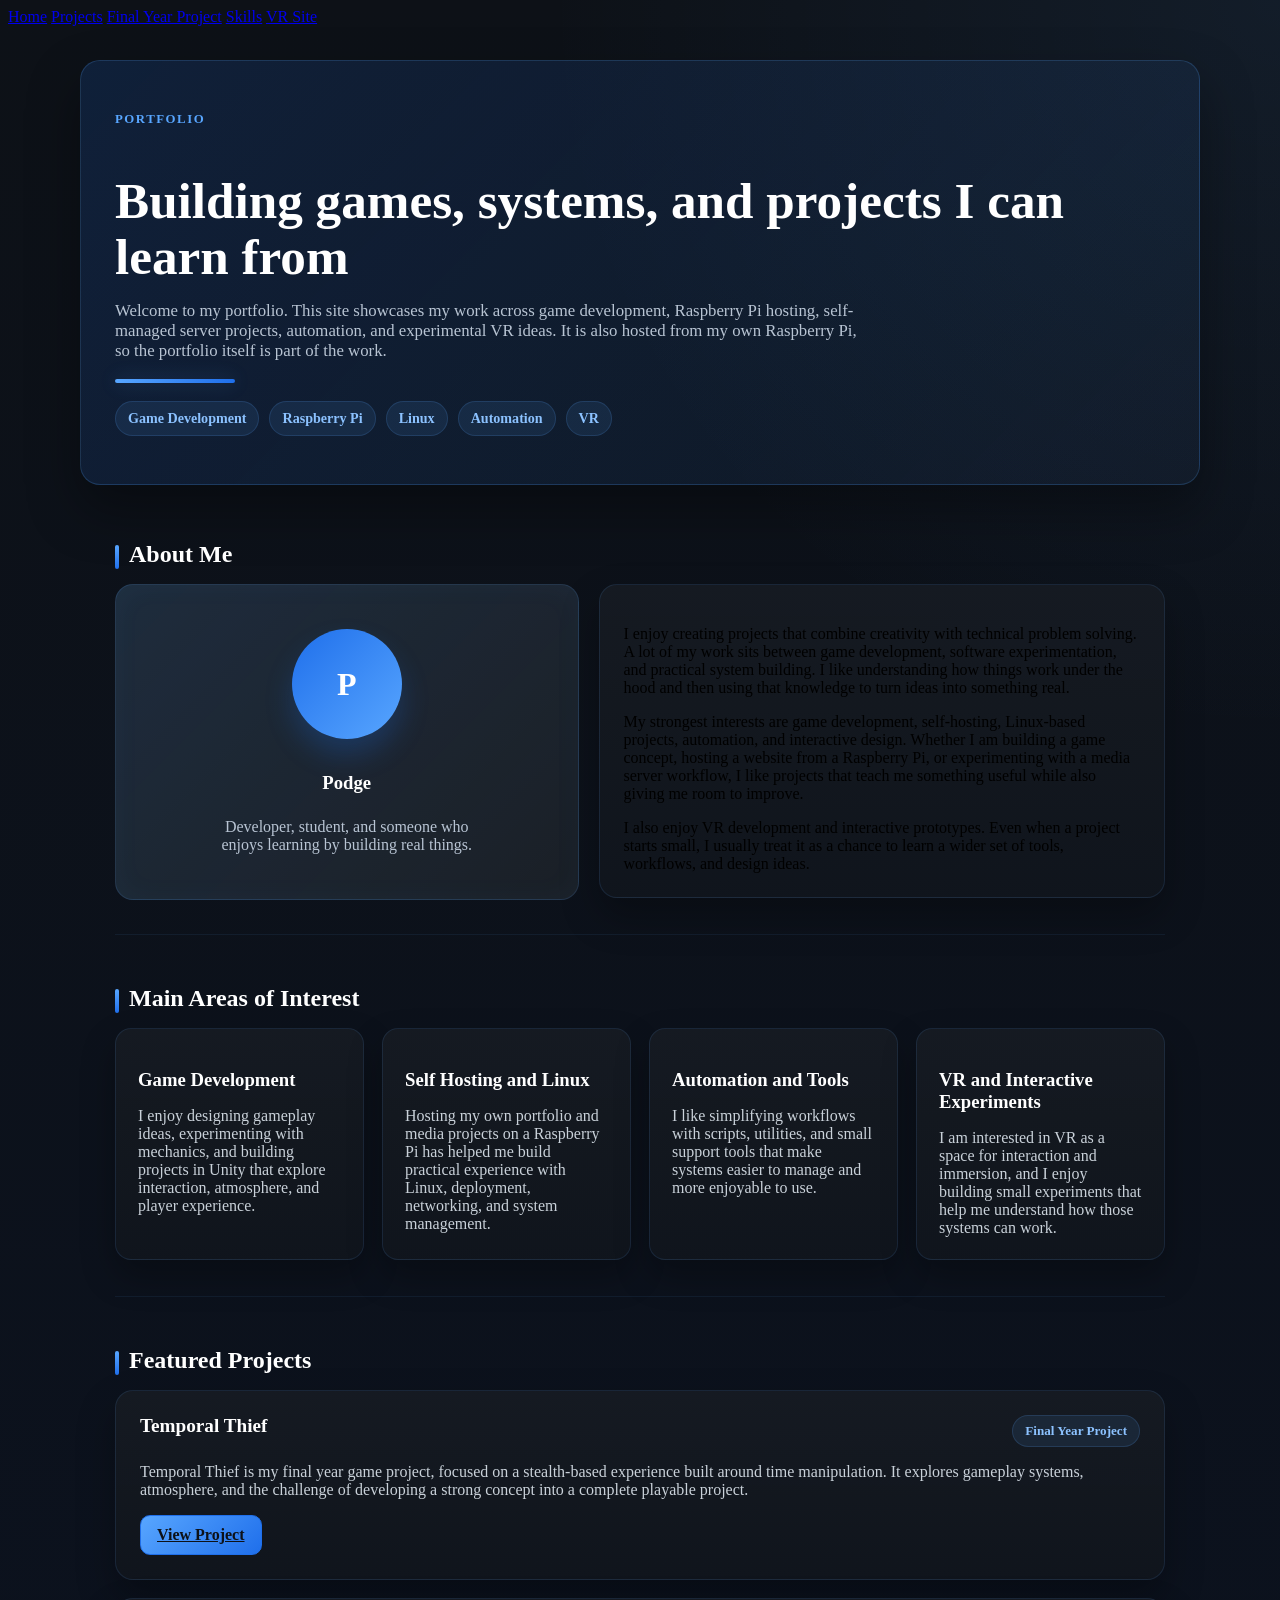
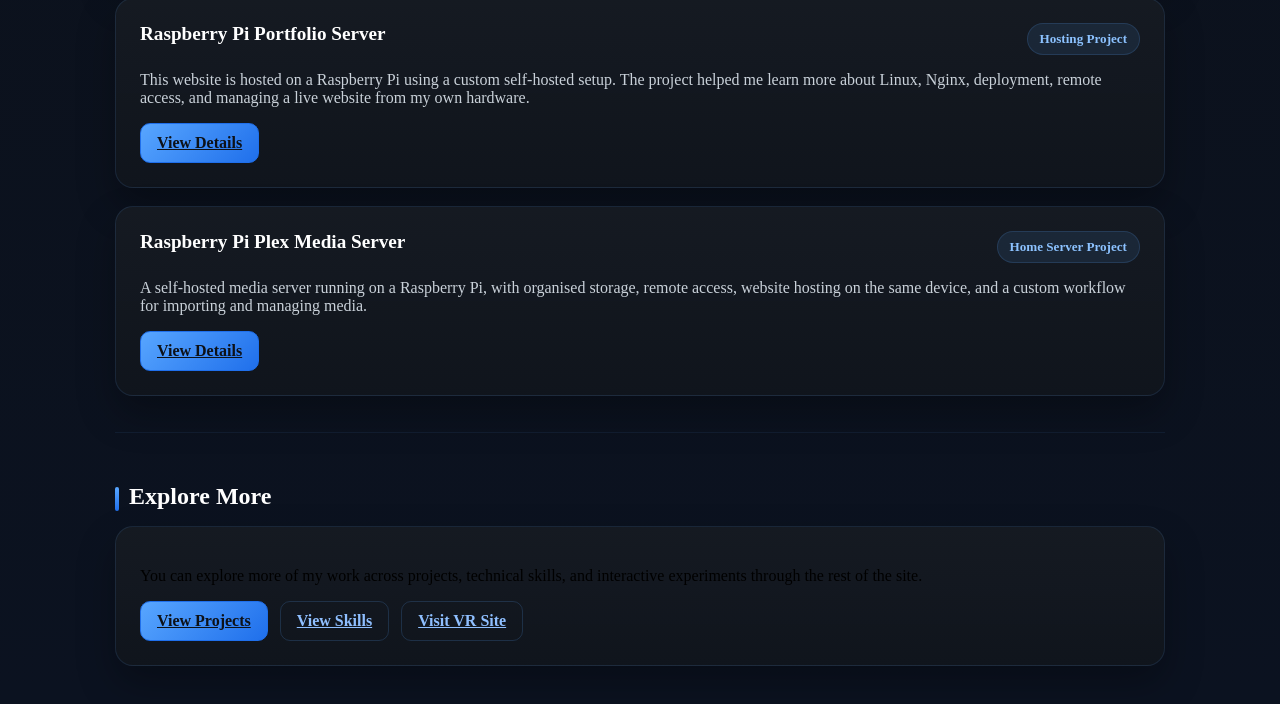
==== index.html @ 4d3c2db5 "Added html files" ====
<!DOCTYPE html>
<html lang="en">
<head>
  <meta charset="UTF-8">
  <meta name="viewport" content="width=device-width, initial-scale=1.0">
  <title>My Portfolio</title>
  <link rel="stylesheet" href="css/style.css">

  <style>
    .home-page {
      background:
        radial-gradient(circle at top right, rgba(88, 166, 255, 0.08), transparent 28%),
        linear-gradient(180deg, #0d1117 0%, #0b1220 100%);
    }

    .home-hero {
      width: min(1050px, 92%);
      margin: 34px auto 12px;
      padding: 48px 34px;
      background: linear-gradient(135deg, rgba(31, 111, 235, 0.16), rgba(88, 166, 255, 0.05));
      border: 1px solid rgba(88, 166, 255, 0.2);
      border-radius: 20px;
      box-shadow: 0 24px 52px rgba(0, 0, 0, 0.35);
    }

    .home-kicker {
      display: inline-block;
      font-size: 0.8rem;
      text-transform: uppercase;
      letter-spacing: 0.12em;
      font-weight: 700;
      color: #58a6ff;
      margin-bottom: 12px;
    }

    .home-hero h1 {
      font-size: clamp(2.3rem, 4vw, 3.4rem);
      line-height: 1.08;
      margin-bottom: 14px;
      color: #ffffff;
    }

    .home-hero p {
      max-width: 760px;
      color: #b8c4d3;
      font-size: 1.05rem;
      margin-bottom: 0;
    }

    .home-divider {
      width: 120px;
      height: 4px;
      border-radius: 999px;
      margin-top: 18px;
      background: linear-gradient(90deg, #58a6ff, #1f6feb);
      box-shadow: 0 0 18px rgba(88, 166, 255, 0.28);
    }

    .home-meta {
      display: flex;
      flex-wrap: wrap;
      gap: 10px;
      margin-top: 18px;
    }

    .home-tag {
      display: inline-flex;
      align-items: center;
      padding: 8px 12px;
      border-radius: 999px;
      background: rgba(88, 166, 255, 0.10);
      border: 1px solid rgba(88, 166, 255, 0.16);
      color: #8cc2ff;
      font-size: 0.88rem;
      font-weight: 600;
    }

    .home-section {
      width: min(1050px, 92%);
      margin: auto;
      padding: 24px 0 30px;
    }

    .home-section + .home-section {
      border-top: 1px solid rgba(88, 166, 255, 0.08);
      margin-top: 6px;
      padding-top: 30px;
    }

    .home-section h2 {
      position: relative;
      padding-left: 14px;
      color: #ffffff;
      margin-bottom: 16px;
    }

    .home-section h2::before {
      content: "";
      position: absolute;
      left: 0;
      top: 4px;
      width: 4px;
      height: 24px;
      border-radius: 999px;
      background: linear-gradient(180deg, #58a6ff, #1f6feb);
    }

    .home-grid {
      display: grid;
      grid-template-columns: 0.9fr 1.1fr;
      gap: 20px;
      align-items: stretch;
    }

    .home-panel {
      background: linear-gradient(180deg, rgba(22, 27, 34, 0.96), rgba(16, 21, 29, 0.98));
      border: 1px solid rgba(88, 166, 255, 0.12);
      border-radius: 18px;
      padding: 24px;
      box-shadow: 0 18px 38px rgba(0, 0, 0, 0.28);
    }

    .home-panel p:last-child {
      margin-bottom: 0;
    }

    .profile-box {
      height: 100%;
      display: flex;
      flex-direction: column;
      justify-content: center;
      align-items: center;
      min-height: 240px;
      text-align: center;
      background:
        linear-gradient(135deg, rgba(88, 166, 255, 0.12), rgba(255,255,255,0.02)),
        #161b22;
      border: 1px solid rgba(88, 166, 255, 0.16);
      border-radius: 18px;
      box-shadow: inset 0 0 30px rgba(88, 166, 255, 0.04);
    }

    .profile-avatar {
      width: 110px;
      height: 110px;
      border-radius: 50%;
      background: linear-gradient(135deg, #1f6feb, #58a6ff);
      display: flex;
      align-items: center;
      justify-content: center;
      font-size: 2rem;
      font-weight: 800;
      color: #ffffff;
      margin-bottom: 14px;
      box-shadow: 0 16px 28px rgba(31, 111, 235, 0.24);
    }

    .profile-box h3 {
      color: #ffffff;
      margin-bottom: 8px;
    }

    .profile-box p {
      max-width: 260px;
      color: #b8c4d3;
      margin-bottom: 0;
    }

    .spotlight-grid {
      display: grid;
      grid-template-columns: repeat(auto-fit, minmax(240px, 1fr));
      gap: 18px;
    }

    .spotlight-card {
      background: linear-gradient(180deg, rgba(22, 27, 34, 0.96), rgba(16, 21, 29, 0.98));
      border: 1px solid rgba(88, 166, 255, 0.12);
      border-radius: 16px;
      padding: 22px;
      box-shadow: 0 16px 34px rgba(0, 0, 0, 0.28);
      transition: transform 0.22s ease, border-color 0.22s ease, box-shadow 0.22s ease;
    }

    .spotlight-card:hover {
      transform: translateY(-4px);
      border-color: rgba(88, 166, 255, 0.34);
      box-shadow: 0 22px 40px rgba(0, 0, 0, 0.36), 0 0 18px rgba(88, 166, 255, 0.08);
    }

    .spotlight-card h3 {
      color: #ffffff;
      margin-bottom: 10px;
    }

    .spotlight-card p {
      color: #c9d1d9;
      margin-bottom: 0;
    }

    .featured-projects {
      display: grid;
      gap: 18px;
    }

    .featured-card {
      background: linear-gradient(180deg, rgba(22, 27, 34, 0.96), rgba(16, 21, 29, 0.98));
      border: 1px solid rgba(88, 166, 255, 0.12);
      border-radius: 18px;
      padding: 24px;
      box-shadow: 0 18px 38px rgba(0, 0, 0, 0.28);
      transition: transform 0.22s ease, border-color 0.22s ease, box-shadow 0.22s ease;
    }

    .featured-card:hover {
      transform: translateY(-4px);
      border-color: rgba(88, 166, 255, 0.34);
      box-shadow: 0 22px 40px rgba(0, 0, 0, 0.36), 0 0 18px rgba(88, 166, 255, 0.08);
    }

    .featured-top {
      display: flex;
      justify-content: space-between;
      align-items: flex-start;
      gap: 16px;
      flex-wrap: wrap;
      margin-bottom: 12px;
    }

    .featured-card h3 {
      color: #ffffff;
      margin: 0;
      font-size: 1.2rem;
    }

    .featured-tag {
      display: inline-flex;
      align-items: center;
      padding: 7px 12px;
      border-radius: 999px;
      background: rgba(88, 166, 255, 0.10);
      border: 1px solid rgba(88, 166, 255, 0.16);
      color: #8cc2ff;
      font-size: 0.82rem;
      font-weight: 600;
      white-space: nowrap;
    }

    .featured-card p {
      color: #c9d1d9;
      margin-bottom: 16px;
    }

    .home-actions {
      display: flex;
      flex-wrap: wrap;
      gap: 12px;
      align-items: center;
    }

    .home-btn {
      display: inline-block;
      padding: 10px 16px;
      background: linear-gradient(135deg, #58a6ff, #1f6feb);
      color: #0d1117;
      border-radius: 10px;
      font-weight: 700;
      border: 1px solid #1f6feb;
      transition: 0.22s ease;
    }

    .home-btn:hover {
      transform: translateY(-2px);
      box-shadow: 0 12px 24px rgba(31, 111, 235, 0.28);
      text-decoration: none;
    }

    .home-btn-secondary {
      display: inline-block;
      padding: 10px 16px;
      background: transparent;
      color: #8fbfff;
      border-radius: 10px;
      font-weight: 700;
      border: 1px solid rgba(88, 166, 255, 0.18);
      transition: 0.22s ease;
    }

    .home-btn-secondary:hover {
      border-color: rgba(88, 166, 255, 0.34);
      background: rgba(88, 166, 255, 0.06);
      text-decoration: none;
    }

    @media (max-width: 820px) {
      .home-grid {
        grid-template-columns: 1fr;
      }

      .home-hero {
        padding: 36px 24px;
      }
    }
  </style>
</head>
<body class="home-page">

<header class="site-header">
  <nav class="nav">
    <a href="index.html" class="active">Home</a>
    <a href="projects.html">Projects</a>
    <a href="final-year-project.html">Final Year Project</a>
    <a href="skills.html">Skills</a>
    <a href="vr-site.html">VR Site</a>
  </nav>
</header>

<div class="home-hero">
  <span class="home-kicker">Portfolio</span>
  <h1>Building games, systems, and projects I can learn from</h1>
  <p>
    Welcome to my portfolio. This site showcases my work across game development,
    Raspberry Pi hosting, self-managed server projects, automation, and experimental VR ideas.
    It is also hosted from my own Raspberry Pi, so the portfolio itself is part of the work.
  </p>
  <div class="home-divider"></div>

  <div class="home-meta">
    <span class="home-tag">Game Development</span>
    <span class="home-tag">Raspberry Pi</span>
    <span class="home-tag">Linux</span>
    <span class="home-tag">Automation</span>
    <span class="home-tag">VR</span>
  </div>
</div>

<section class="home-section">
  <h2>About Me</h2>
  <div class="home-grid">
    <div class="profile-box">
      <div class="profile-avatar">P</div>
      <h3>Podge</h3>
      <p>
        Developer, student, and someone who enjoys learning by building real things.
      </p>
    </div>

    <div class="home-panel">
      <p>
        I enjoy creating projects that combine creativity with technical problem solving.
        A lot of my work sits between game development, software experimentation, and practical
        system building. I like understanding how things work under the hood and then using that
        knowledge to turn ideas into something real.
      </p>

      <p>
        My strongest interests are game development, self-hosting, Linux-based projects,
        automation, and interactive design. Whether I am building a game concept, hosting a
        website from a Raspberry Pi, or experimenting with a media server workflow, I like
        projects that teach me something useful while also giving me room to improve.
      </p>

      <p>
        I also enjoy VR development and interactive prototypes. Even when a project starts small,
        I usually treat it as a chance to learn a wider set of tools, workflows, and design ideas.
      </p>
    </div>
  </div>
</section>

<section class="home-section">
  <h2>Main Areas of Interest</h2>
  <div class="spotlight-grid">
    <div class="spotlight-card">
      <h3>Game Development</h3>
      <p>
        I enjoy designing gameplay ideas, experimenting with mechanics, and building projects
        in Unity that explore interaction, atmosphere, and player experience.
      </p>
    </div>

    <div class="spotlight-card">
      <h3>Self Hosting and Linux</h3>
      <p>
        Hosting my own portfolio and media projects on a Raspberry Pi has helped me build
        practical experience with Linux, deployment, networking, and system management.
      </p>
    </div>

    <div class="spotlight-card">
      <h3>Automation and Tools</h3>
      <p>
        I like simplifying workflows with scripts, utilities, and small support tools that
        make systems easier to manage and more enjoyable to use.
      </p>
    </div>

    <div class="spotlight-card">
      <h3>VR and Interactive Experiments</h3>
      <p>
        I am interested in VR as a space for interaction and immersion, and I enjoy building
        small experiments that help me understand how those systems can work.
      </p>
    </div>
  </div>
</section>

<section class="home-section">
  <h2>Featured Projects</h2>
  <div class="featured-projects">

    <div class="featured-card">
      <div class="featured-top">
        <h3>Temporal Thief</h3>
        <span class="featured-tag">Final Year Project</span>
      </div>
      <p>
        Temporal Thief is my final year game project, focused on a stealth-based experience
        built around time manipulation. It explores gameplay systems, atmosphere, and the
        challenge of developing a strong concept into a complete playable project.
      </p>
      <div class="home-actions">
        <a href="final-year-project.html" class="home-btn">View Project</a>
      </div>
    </div>

    <div class="featured-card">
      <div class="featured-top">
        <h3>Raspberry Pi Portfolio Server</h3>
        <span class="featured-tag">Hosting Project</span>
      </div>
      <p>
        This website is hosted on a Raspberry Pi using a custom self-hosted setup. The project
        helped me learn more about Linux, Nginx, deployment, remote access, and managing a live
        website from my own hardware.
      </p>
      <div class="home-actions">
        <a href="raspberry-pi-portfolio.html" class="home-btn">View Details</a>
      </div>
    </div>

    <div class="featured-card">
      <div class="featured-top">
        <h3>Raspberry Pi Plex Media Server</h3>
        <span class="featured-tag">Home Server Project</span>
      </div>
      <p>
        A self-hosted media server running on a Raspberry Pi, with organised storage,
        remote access, website hosting on the same device, and a custom workflow for
        importing and managing media.
      </p>
      <div class="home-actions">
        <a href="plex-media-server.html" class="home-btn">View Details</a>
      </div>
    </div>

  </div>
</section>

<section class="home-section">
  <h2>Explore More</h2>
  <div class="home-panel">
    <p>
      You can explore more of my work across projects, technical skills, and interactive
      experiments through the rest of the site.
    </p>
    <div class="home-actions" style="margin-top: 14px;">
      <a href="projects.html" class="home-btn">View Projects</a>
      <a href="skills.html" class="home-btn-secondary">View Skills</a>
      <a href="vr-site.html" class="home-btn-secondary">Visit VR Site</a>
    </div>
  </div>
</section>

</body>
</html>
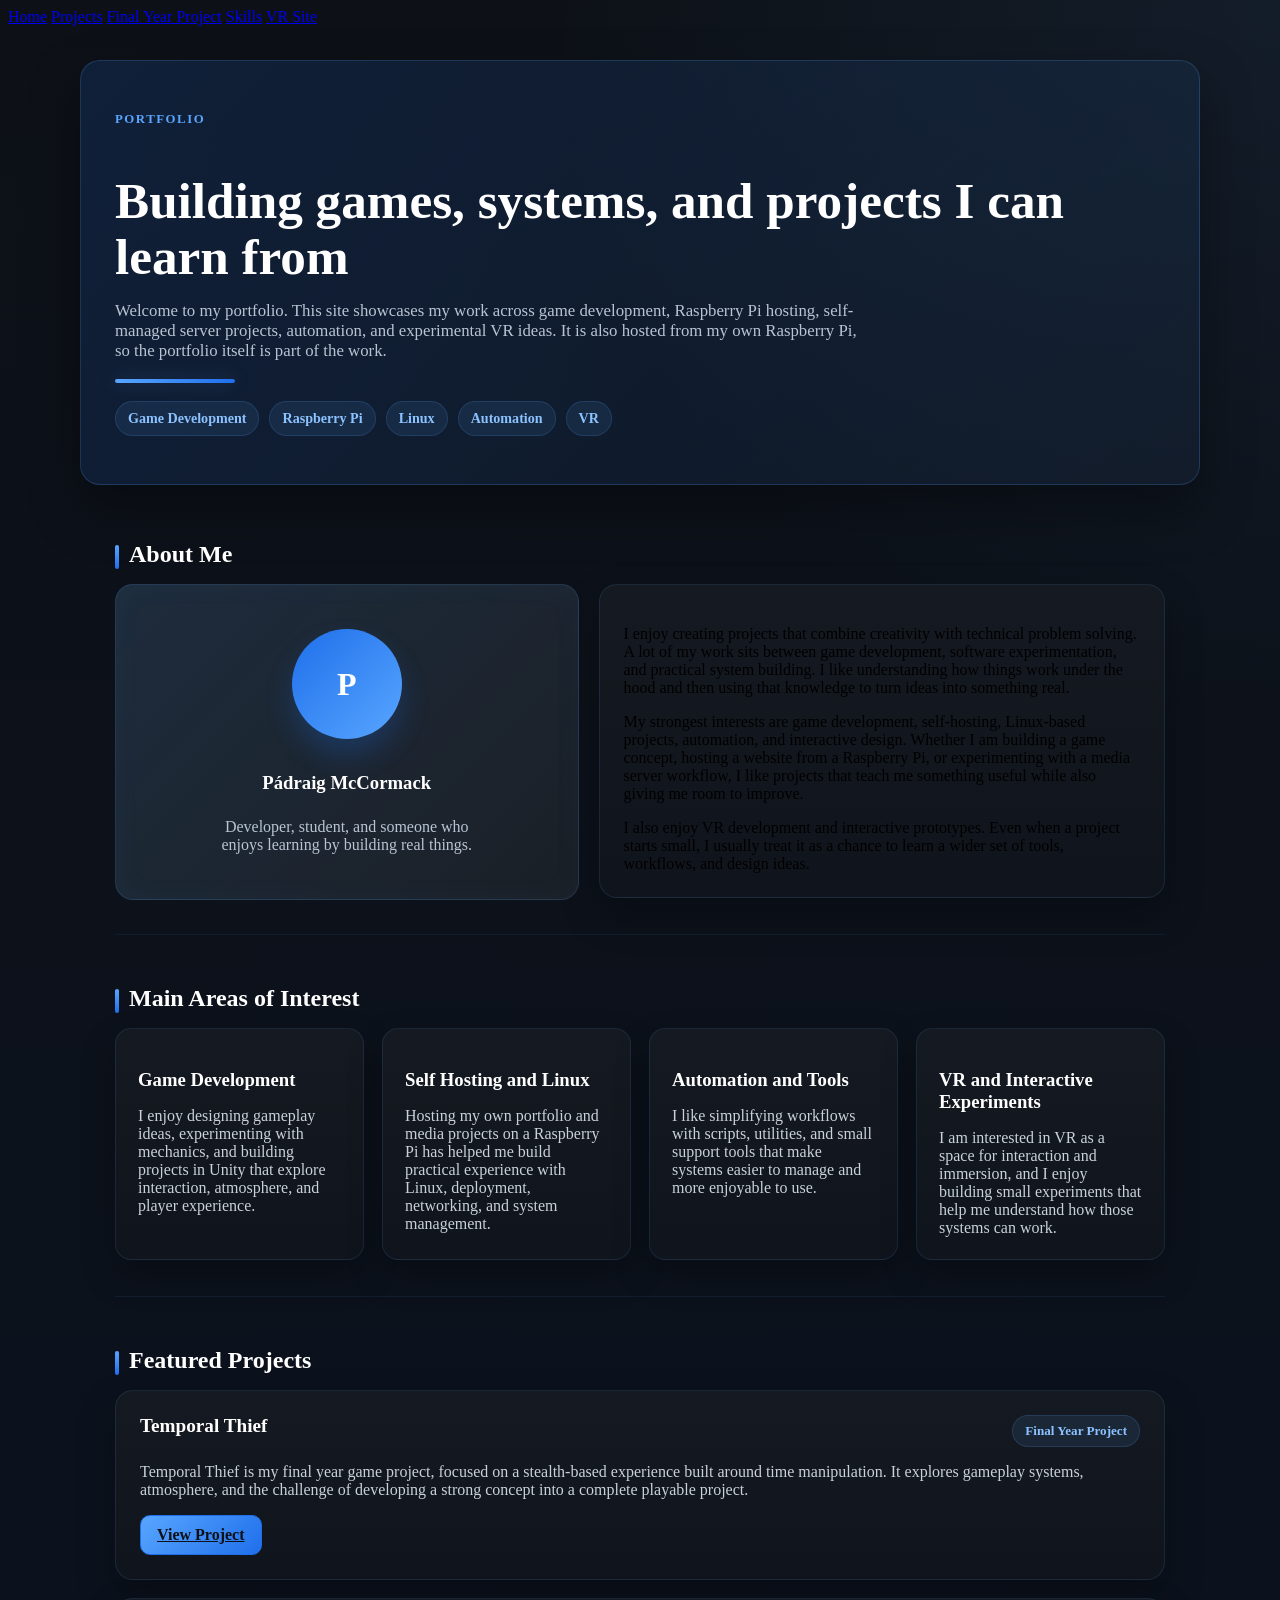
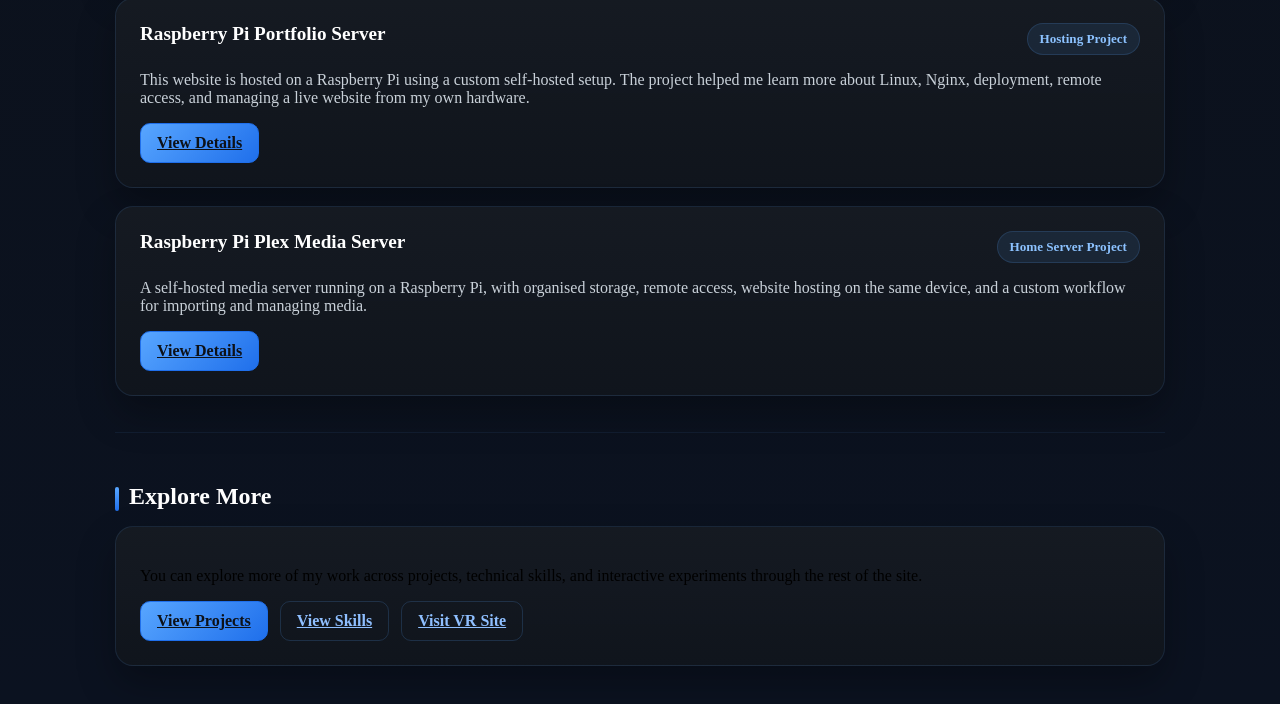
==== commit 4fe9a3b5: "Update name from 'Podge' to 'Pádraig McCormack'" ====
--- a/index.html
+++ b/index.html
@@ -338,7 +338,7 @@
   <div class="home-grid">
     <div class="profile-box">
       <div class="profile-avatar">P</div>
-      <h3>Podge</h3>
+      <h3>Pádraig McCormack</h3>
       <p>
         Developer, student, and someone who enjoys learning by building real things.
       </p>
@@ -472,4 +472,4 @@
 </section>
 
 </body>
-</html>+</html>
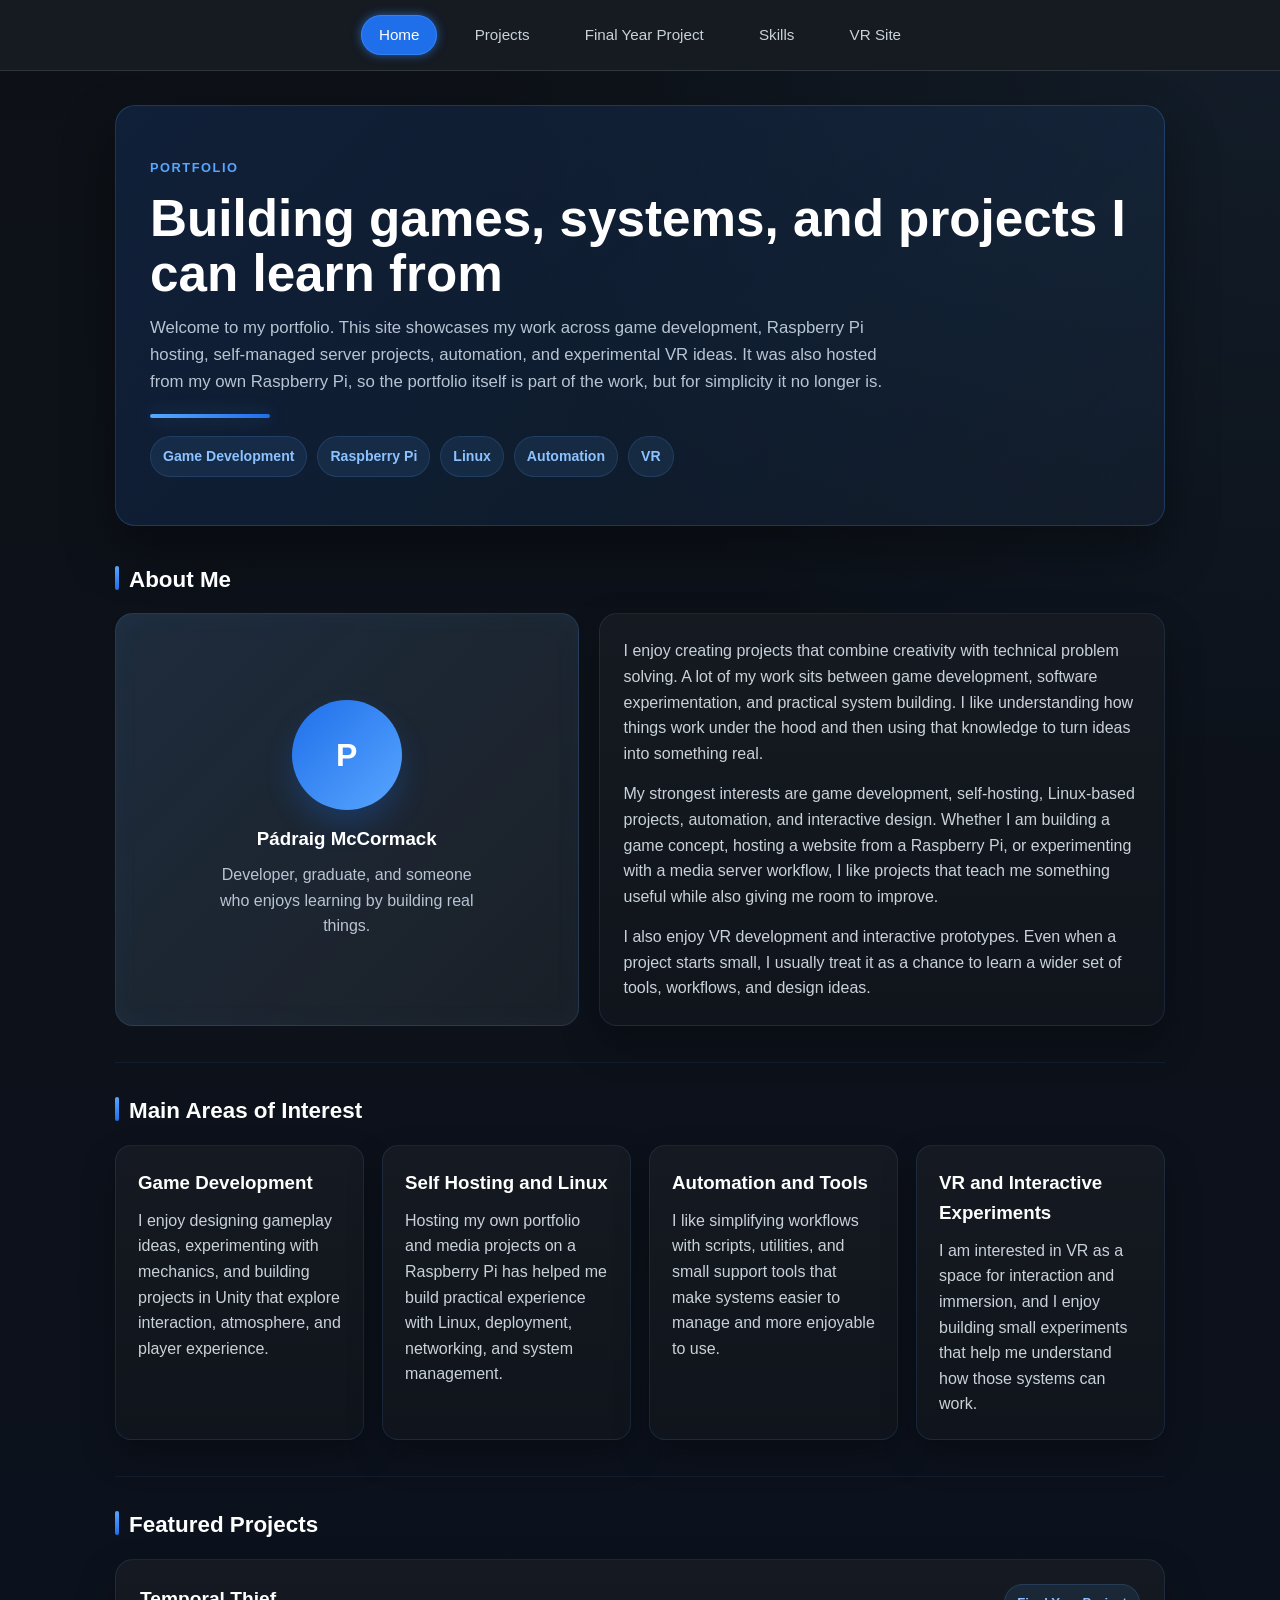
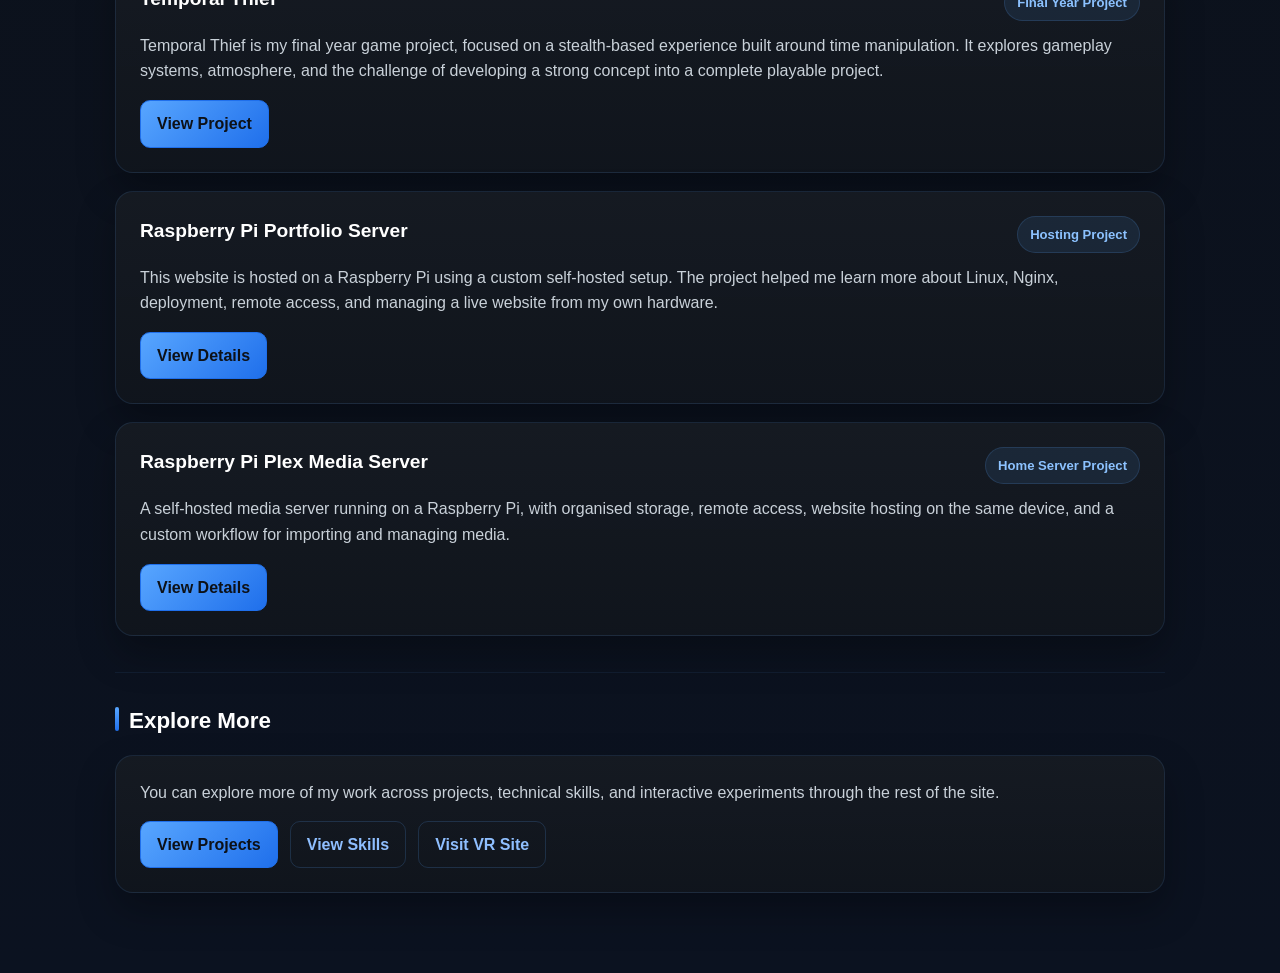
==== commit 790a9308: "Revise portfolio hosting details and profile description Updated hosting information and changed tit" ====
--- a/index.html
+++ b/index.html
@@ -320,7 +320,7 @@
   <p>
     Welcome to my portfolio. This site showcases my work across game development,
     Raspberry Pi hosting, self-managed server projects, automation, and experimental VR ideas.
-    It is also hosted from my own Raspberry Pi, so the portfolio itself is part of the work.
+    It was also hosted from my own Raspberry Pi, so the portfolio itself is part of the work, but for simplicity it no longer is.
   </p>
   <div class="home-divider"></div>
 
@@ -340,7 +340,7 @@
       <div class="profile-avatar">P</div>
       <h3>Pádraig McCormack</h3>
       <p>
-        Developer, student, and someone who enjoys learning by building real things.
+        Developer, graduate, and someone who enjoys learning by building real things.
       </p>
     </div>
 
--- a/css/style.css
+++ b/css/style.css
@@ -0,0 +1,255 @@
+
+/* ---------------------------------------------------
+   Global Reset + Base Styles
+--------------------------------------------------- */
+* {
+  margin: 0;
+  padding: 0;
+  box-sizing: border-box;
+}
+
+body {
+  font-family: Arial, Helvetica, sans-serif;
+  background-color: #0d1117;   /* GitHub-dark style */
+  color: #e6edf3;
+  line-height: 1.6;
+  padding-bottom: 50px;
+}
+
+a {
+  color: #58a6ff;
+  text-decoration: none;
+}
+
+a:hover {
+  text-decoration: none;
+}
+
+/* ---------------------------------------------------
+   Navigation Bar
+--------------------------------------------------- */
+.site-header {
+  background: #161b22;
+  border-bottom: 1px solid #30363d;
+  padding: 15px 0;
+  margin-bottom: 30px;
+  position: sticky;
+  top: 0;
+  z-index: 100;
+}
+
+.nav {
+  display: flex;
+  justify-content: center;
+  gap: 1.2rem;
+}
+
+/* Pill-style nav buttons */
+.nav a {
+  position: relative;
+  color: #c9d1d9;
+  font-size: 0.95rem;
+  font-weight: 500;
+  padding: 8px 18px;
+  border-radius: 999px; /* pill */
+  transition: 0.25s ease;
+}
+
+/* Glow frame */
+.nav a::after {
+  content: "";
+  position: absolute;
+  inset: 0;
+  border-radius: inherit;
+  border: 1px solid transparent;
+  transition: border-color 0.25s ease, box-shadow 0.25s ease;
+}
+
+.nav a:hover {
+  color: #ffffff;
+  background: #238636; /* GitHub green */
+}
+
+.nav a:hover::after {
+  border-color: rgba(255, 255, 255, 0.16);
+  box-shadow: 0 0 12px rgba(35, 134, 54, 0.65);
+}
+
+/* Optional: active page state – add class="active" to the current page link */
+.nav a.active {
+  background: #1f6feb;
+  color: #ffffff;
+}
+
+.nav a.active::after {
+  border-color: rgba(56, 139, 253, 0.7);
+  box-shadow: 0 0 10px rgba(56, 139, 253, 0.6);
+}
+
+/* ---------------------------------------------------
+   Page Sections
+--------------------------------------------------- */
+section {
+  width: min(900px, 90%);
+  margin: auto;
+  padding: 20px 0;
+}
+
+h1, h2, h3 {
+  margin-bottom: 12px;
+  font-weight: 600;
+}
+
+h1 {
+  font-size: 2rem;
+}
+
+h2 {
+  font-size: 1.4rem;
+}
+
+p {
+  margin-bottom: 15px;
+  color: #c9d1d9;
+}
+
+/* subtle section separator */
+section + section {
+  border-top: 1px solid #21262d;
+  margin-top: 15px;
+  padding-top: 25px;
+}
+
+/* ---------------------------------------------------
+   Hero Section (Home page)
+--------------------------------------------------- */
+.hero {
+  text-align: center;
+  margin-top: 40px;
+  padding: 40px 20px;
+  background: #161b22;
+  border: 1px solid #30363d;
+  border-radius: 12px;
+  box-shadow: 0 18px 40px rgba(0, 0, 0, 0.35);
+}
+
+.hero h1 {
+  font-size: 2.2rem;
+  margin-bottom: 10px;
+}
+
+.hero p {
+  font-size: 1.05rem;
+  color: #9da7b2;
+}
+
+/* ---------------------------------------------------
+   Project Cards
+--------------------------------------------------- */
+.project {
+  background: #161b22;
+  border: 1px solid #30363d;
+  border-radius: 10px;
+  padding: 20px;
+  margin-bottom: 20px;
+  transition: 0.25s ease;
+}
+
+.project:hover {
+  border-color: #58a6ff;
+  transform: translateY(-3px);
+  box-shadow: 0 12px 24px rgba(0, 0, 0, 0.4);
+}
+
+.project h2 {
+  margin-bottom: 10px;
+}
+
+.project p {
+  color: #c9d1d9;
+  margin-bottom: 12px;
+}
+
+.project a {
+  color: #58a6ff;
+  font-weight: 500;
+}
+
+/* ---------------------------------------------------
+   Download Button (for APKs, etc.)
+--------------------------------------------------- */
+.download-btn {
+  display: inline-block;
+  padding: 10px 16px;
+  background: linear-gradient(135deg, #58a6ff, #1f6feb);
+  color: #0d1117;
+  border-radius: 8px;
+  font-weight: 600;
+  font-size: 0.95rem;
+  border: 1px solid #1f6feb;
+  transition: 0.25s ease;
+}
+
+.download-btn:hover {
+  transform: translateY(-2px);
+  box-shadow: 0 10px 20px rgba(56, 139, 253, 0.35);
+  text-decoration: none;
+}
+
+/* ---------------------------------------------------
+   Skill List
+--------------------------------------------------- */
+.skill-list {
+  list-style: none;
+  padding-left: 0;
+}
+
+.skill-list li {
+  background: #161b22;
+  border: 1px solid #30363d;
+  padding: 10px 15px;
+  margin-bottom: 10px;
+  border-radius: 6px;
+  transition: 0.25s ease;
+}
+
+.skill-list li:hover {
+  border-color: #58a6ff;
+  transform: translateX(5px);
+  box-shadow: 0 10px 16px rgba(0, 0, 0, 0.35);
+}
+
+/* ---------------------------------------------------
+   Footer
+--------------------------------------------------- */
+footer {
+  text-align: center;
+  margin-top: 40px;
+  color: #8b949e;
+  font-size: 0.85rem;
+  border-top: 1px solid #21262d;
+  padding-top: 15px;
+}
+
+/* ---------------------------------------------------
+   Responsive Design
+--------------------------------------------------- */
+@media (max-width: 600px) {
+  .nav {
+    flex-wrap: wrap;
+    gap: 0.6rem;
+  }
+
+  .nav a {
+    padding: 6px 14px;
+    font-size: 0.9rem;
+  }
+
+  .hero h1 {
+    font-size: 1.8rem;
+  }
+
+  section {
+    width: 92%;
+  }
+}
